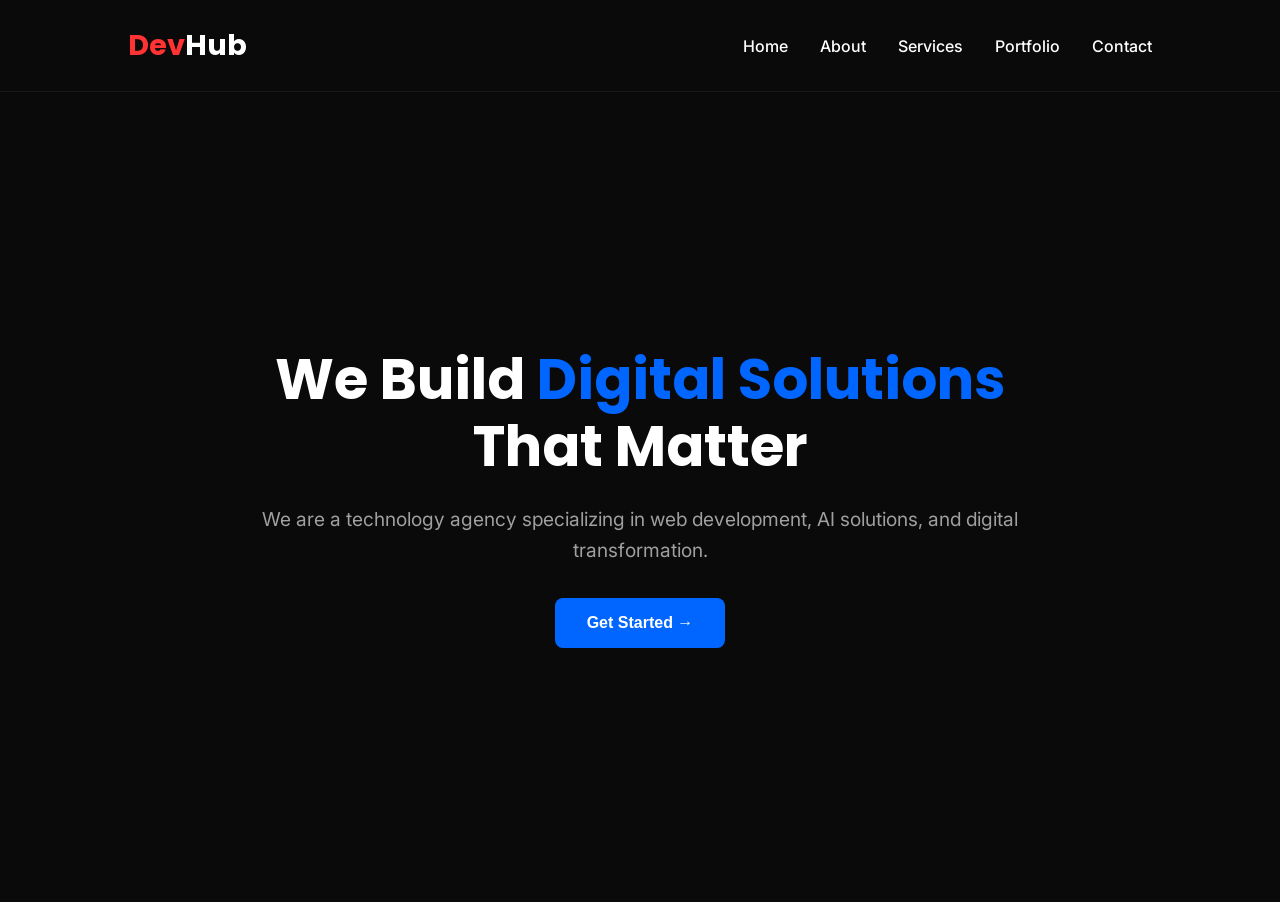
==== index.html @ 685c1181 "day 2 - navbar and hero section added with dark theme" ====
<!DOCTYPE html>
<html lang="en">
<head>
    <meta charset="UTF-8">
    <meta name="viewport" content="width=device-width, initial-scale=1.0">
    <title>DevelopersHub | Tech Agency</title>
    <!-- CSS Link -->
    <link rel="stylesheet" href="style.css">
    <!-- Google Fonts -->
    <link href="https://fonts.googleapis.com/css2?family=Inter:wght@300;400;600;700&family=Poppins:wght@400;500;600;700&display=swap" rel="stylesheet">
</head>
<body>

    <!-- Navbar Start -->
    <nav>
        <div class="logo">
            <span class="logo-red">Dev</span><span class="logo-black">Hub</span>
        </div>
        <ul class="nav-links">
            <li><a href="#">Home</a></li>
            <li><a href="#">About</a></li>
            <li><a href="#">Services</a></li>
            <li><a href="#">Portfolio</a></li>
            <li><a href="#">Contact</a></li>
        </ul>
    </nav>
    <!-- Navbar End -->

    <!-- Hero Section Start -->
    <section class="hero">
        <div class="hero-content">
            <h1>We Build <span class="highlight">Digital Solutions</span> That Matter</h1>
            <p>We are a technology agency specializing in web development, AI solutions, and digital transformation.</p>
            <button class="btn">Get Started →</button>
        </div>
    </section>
    <!-- Hero Section End -->

</body>
</html>
---- style.css ----
/* Reset CSS */
* {
    margin: 0;
    padding: 0;
    box-sizing: border-box;
}

/* Body - Dark Theme */
body {
    background-color: #0a0a0a;
    font-family: 'Inter', sans-serif;
    color: #ffffff;
}

/* ========== NAVBAR ========== */
nav {
    display: flex;
    justify-content: space-between;
    align-items: center;
    padding: 1.5rem 10%;
    background-color: #0a0a0a;
    border-bottom: 1px solid #1a1a1a;
}

/* Logo Styling */
.logo {
    font-size: 1.8rem;
    font-weight: 700;
    font-family: 'Poppins', sans-serif;
}

.logo-red {
    color: #ff3333;
}

.logo-black {
    color: #ffffff;
}

/* Nav Links */
.nav-links {
    display: flex;
    list-style: none;
    gap: 2rem;
}

.nav-links a {
    color: #ffffff;
    text-decoration: none;
    font-size: 1rem;
    font-weight: 500;
    transition: color 0.3s ease;
}

.nav-links a:hover {
    color: #0066ff;
}

/*  HERO SECTION  */
.hero {
    min-height: 90vh;
    display: flex;
    align-items: center;
    justify-content: center;
    text-align: center;
    padding: 0 1rem;
}

.hero-content {
    max-width: 800px;
}

.hero-content h1 {
    font-size: 3.5rem;
    font-weight: 700;
    font-family: 'Poppins', sans-serif;
    margin-bottom: 1.5rem;
    line-height: 1.2;
}

.highlight {
    color: #0066ff;
}

.hero-content p {
    font-size: 1.2rem;
    color: #a0a0a0;
    margin-bottom: 2rem;
    line-height: 1.6;
}

/* Button Styling */
.btn {
    background-color: #0066ff;
    color: #ffffff;
    border: none;
    padding: 1rem 2rem;
    font-size: 1rem;
    font-weight: 600;
    border-radius: 8px;
    cursor: pointer;
    transition: all 0.3s ease;
}

.btn:hover {
    background-color: #0052cc;
    transform: translateY(-2px);
}
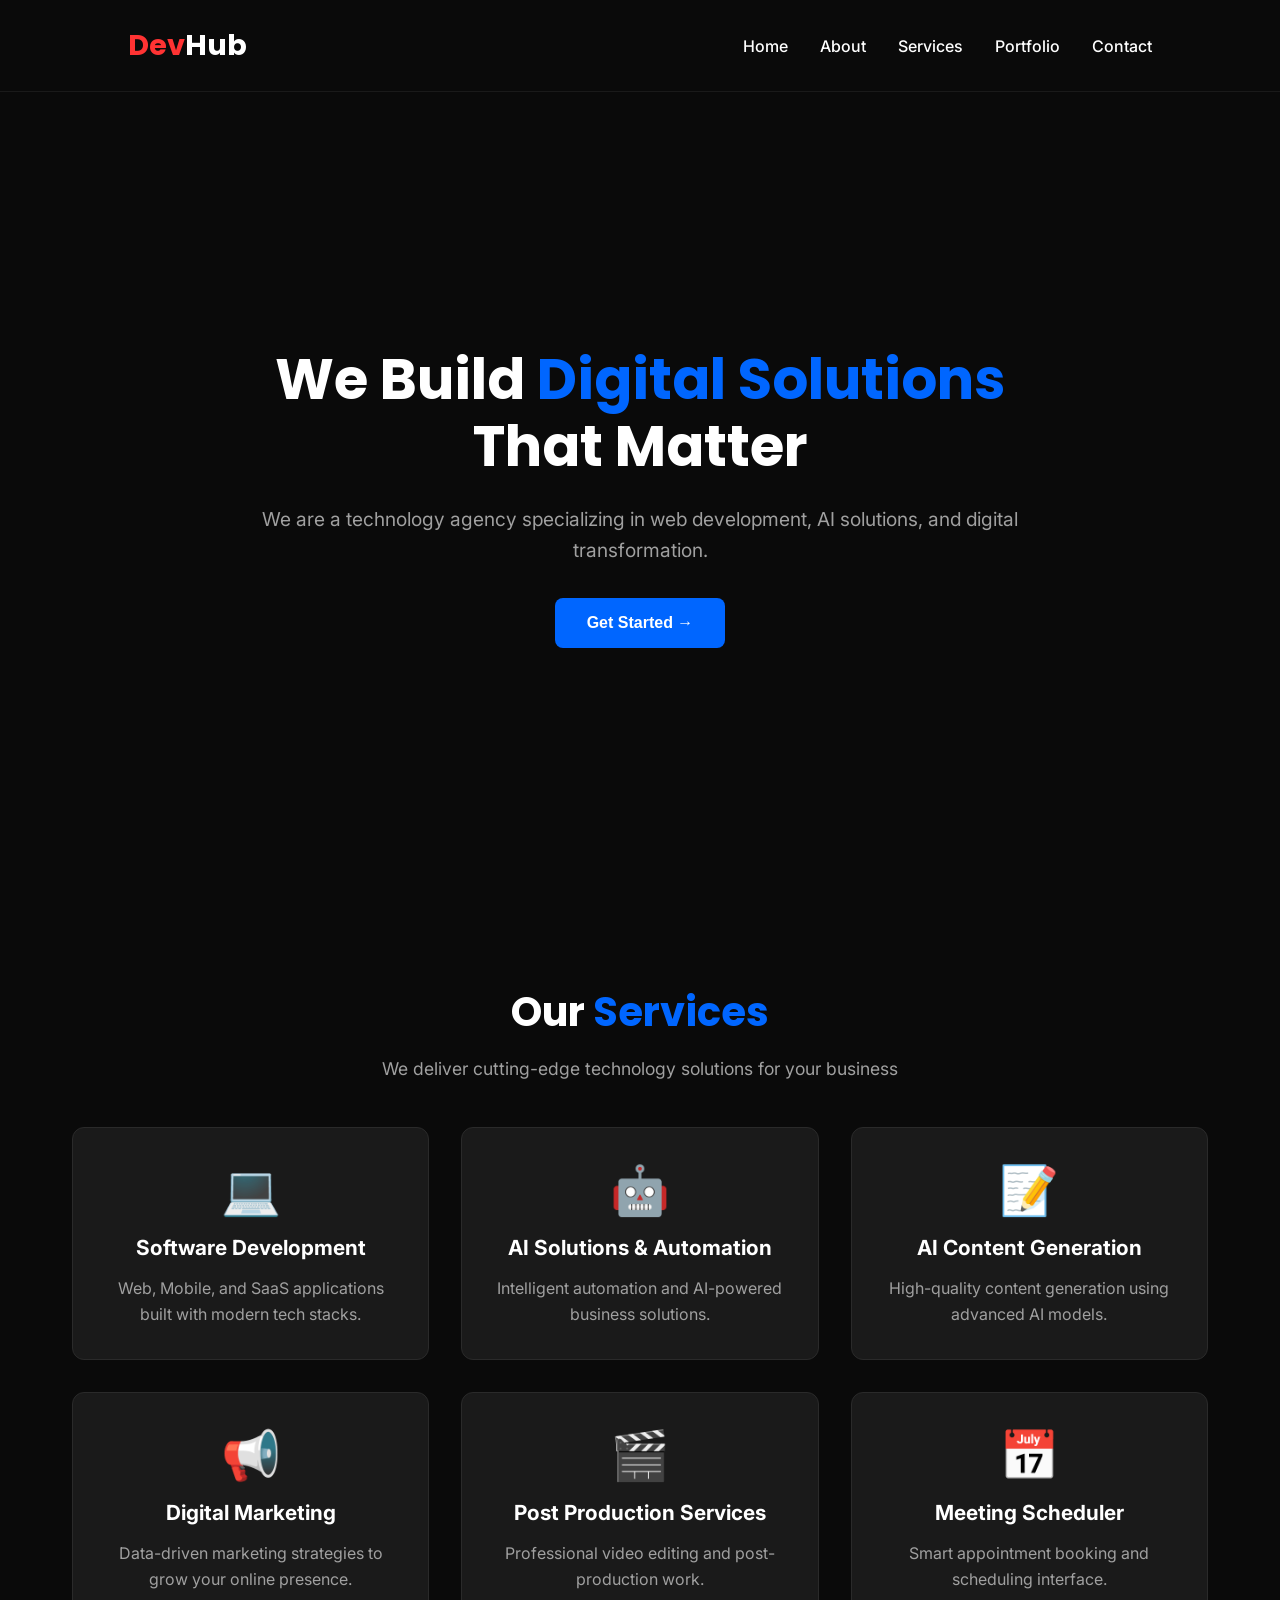
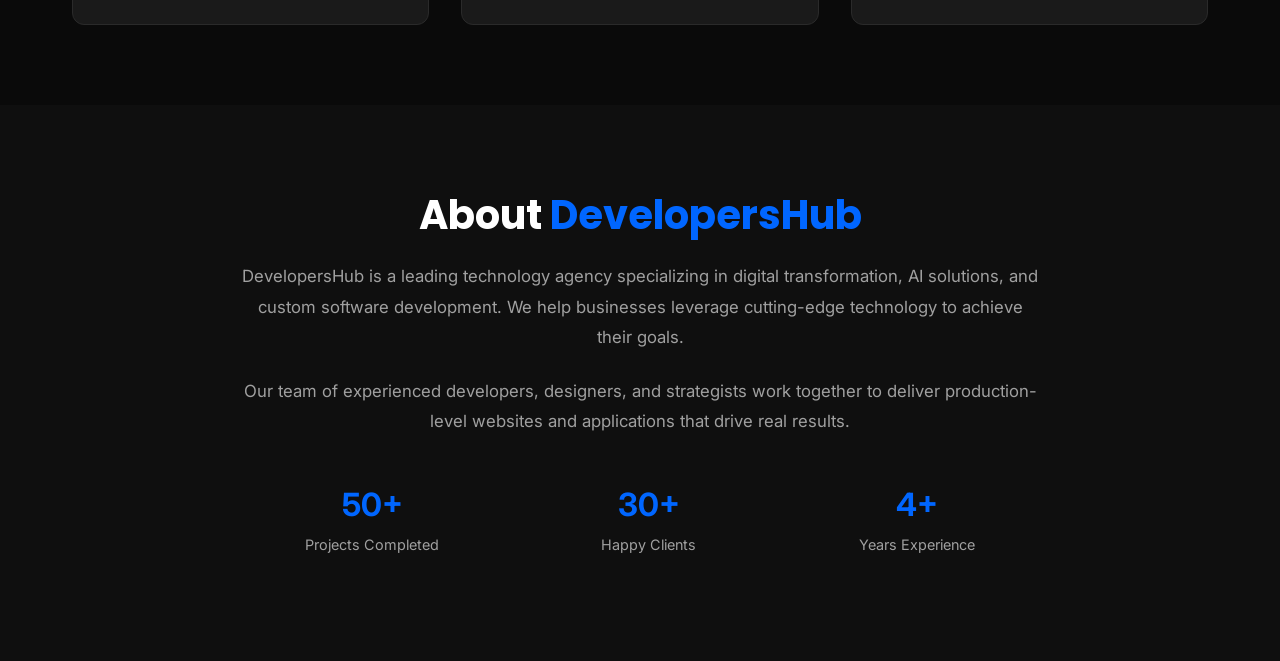
==== commit c3997279: "day 3 - services section, about section and responsive navbar added" ====
--- a/index.html
+++ b/index.html
@@ -11,11 +11,19 @@
 </head>
 <body>
 
-    <!-- Navbar Start -->
+        <!-- Navbar Start -->
     <nav>
         <div class="logo">
             <span class="logo-red">Dev</span><span class="logo-black">Hub</span>
         </div>
+        
+        <!-- Hamburger Menu Button For Mobile -->
+        <div class="hamburger">
+            <span></span>
+            <span></span>
+            <span></span>
+        </div>
+        
         <ul class="nav-links">
             <li><a href="#">Home</a></li>
             <li><a href="#">About</a></li>
@@ -37,4 +45,86 @@
     <!-- Hero Section End -->
 
 </body>
-</html>+</html>
+
+    <!-- Services Section Start -->
+    <section class="services">
+        <div class="container">
+            <h2 class="section-title">Our <span class="highlight">Services</span></h2>
+            <p class="section-subtitle">We deliver cutting-edge technology solutions for your business</p>
+            
+            <div class="services-grid">
+                <!-- Service Card 1 -->
+                <div class="service-card">
+                    <div class="service-icon">💻</div>
+                    <h3>Software Development</h3>
+                    <p>Web, Mobile, and SaaS applications built with modern tech stacks.</p>
+                </div>
+                
+                <!-- Service Card 2 -->
+                <div class="service-card">
+                    <div class="service-icon">🤖</div>
+                    <h3>AI Solutions & Automation</h3>
+                    <p>Intelligent automation and AI-powered business solutions.</p>
+                </div>
+                
+                <!-- Service Card 3 -->
+                <div class="service-card">
+                    <div class="service-icon">📝</div>
+                    <h3>AI Content Generation</h3>
+                    <p>High-quality content generation using advanced AI models.</p>
+                </div>
+                
+                <!-- Service Card 4 -->
+                <div class="service-card">
+                    <div class="service-icon">📢</div>
+                    <h3>Digital Marketing</h3>
+                    <p>Data-driven marketing strategies to grow your online presence.</p>
+                </div>
+                
+                <!-- Service Card 5 -->
+                <div class="service-card">
+                    <div class="service-icon">🎬</div>
+                    <h3>Post Production Services</h3>
+                    <p>Professional video editing and post-production work.</p>
+                </div>
+                
+                <!-- Service Card 6 -->
+                <div class="service-card">
+                    <div class="service-icon">📅</div>
+                    <h3>Meeting Scheduler</h3>
+                    <p>Smart appointment booking and scheduling interface.</p>
+                </div>
+            </div>
+        </div>
+    </section>
+    <!-- Services Section End -->
+
+        <!-- About Section Start -->
+    <section class="about">
+        <div class="container">
+            <div class="about-content">
+                <div class="about-text">
+                    <h2 class="section-title">About <span class="highlight">DevelopersHub</span></h2>
+                    <p>DevelopersHub is a leading technology agency specializing in digital transformation, AI solutions, and custom software development. We help businesses leverage cutting-edge technology to achieve their goals.</p>
+                    <p>Our team of experienced developers, designers, and strategists work together to deliver production-level websites and applications that drive real results.</p>
+                    <div class="about-stats">
+                        <div class="stat">
+                            <h3>50+</h3>
+                            <p>Projects Completed</p>
+                        </div>
+                        <div class="stat">
+                            <h3>30+</h3>
+                            <p>Happy Clients</p>
+                        </div>
+                        <div class="stat">
+                            <h3>4+</h3>
+                            <p>Years Experience</p>
+                        </div>
+                    </div>
+                </div>
+            </div>
+        </div>
+    </section>
+    <!-- About Section End -->
+
--- a/style.css
+++ b/style.css
@@ -105,4 +105,169 @@
 .btn:hover {
     background-color: #0052cc;
     transform: translateY(-2px);
+}
+
+/* ========== CONTAINER ========== */
+.container {
+    max-width: 1200px;
+    margin: 0 auto;
+    padding: 0 2rem;
+}
+
+/* ========== SECTION TITLES ========== */
+.section-title {
+    font-size: 2.5rem;
+    text-align: center;
+    margin-bottom: 1rem;
+    font-family: 'Poppins', sans-serif;
+}
+
+.section-subtitle {
+    text-align: center;
+    color: #a0a0a0;
+    margin-bottom: 3rem;
+    font-size: 1.1rem;
+}
+
+/* ========== SERVICES SECTION ========== */
+.services {
+    padding: 5rem 0;
+    background-color: #0a0a0a;
+}
+
+.services-grid {
+    display: grid;
+    grid-template-columns: repeat(auto-fit, minmax(300px, 1fr));
+    gap: 2rem;
+}
+
+.service-card {
+    background-color: #1a1a1a;
+    padding: 2rem;
+    border-radius: 12px;
+    text-align: center;
+    transition: transform 0.3s ease, box-shadow 0.3s ease;
+    border: 1px solid #2a2a2a;
+}
+
+.service-card:hover {
+    transform: translateY(-5px);
+    box-shadow: 0 10px 30px rgba(0, 102, 255, 0.1);
+    border-color: #0066ff;
+}
+
+.service-icon {
+    font-size: 3rem;
+    margin-bottom: 1rem;
+}
+
+.service-card h3 {
+    font-size: 1.3rem;
+    margin-bottom: 1rem;
+    color: #ffffff;
+}
+
+.service-card p {
+    color: #a0a0a0;
+    line-height: 1.6;
+}
+
+/* ========== ABOUT SECTION ========== */
+.about {
+    padding: 5rem 0;
+    background-color: #0f0f0f;
+}
+
+.about-content {
+    max-width: 800px;
+    margin: 0 auto;
+    text-align: center;
+}
+
+.about-text p {
+    color: #a0a0a0;
+    line-height: 1.8;
+    margin-bottom: 1.5rem;
+    font-size: 1.05rem;
+}
+
+.about-stats {
+    display: flex;
+    justify-content: space-around;
+    margin-top: 3rem;
+    flex-wrap: wrap;
+    gap: 2rem;
+}
+
+.stat h3 {
+    font-size: 2rem;
+    color: #0066ff;
+    margin-bottom: 0.5rem;
+}
+
+.stat p {
+    color: #a0a0a0;
+    font-size: 0.9rem;
+}
+
+/* ========== HAMBURGER MENU (Mobile) ========== */
+.hamburger {
+    display: none;
+    flex-direction: column;
+    cursor: pointer;
+}
+
+.hamburger span {
+    width: 25px;
+    height: 3px;
+    background-color: #ffffff;
+    margin: 3px 0;
+    transition: 0.3s;
+}
+
+/* Mobile View (Jab screen 768px se chhoti ho) */
+@media (max-width: 768px) {
+    .hamburger {
+        display: flex;
+    }
+    
+    .nav-links {
+        position: fixed;
+        top: 70px;
+        left: -100%;
+        width: 100%;
+        height: calc(100vh - 70px);
+        background-color: #0a0a0a;
+        flex-direction: column;
+        align-items: center;
+        justify-content: center;
+        gap: 2rem;
+        transition: left 0.3s ease;
+        z-index: 100;
+    }
+    
+    .nav-links.active {
+        left: 0;
+    }
+    
+    .nav-links li a {
+        font-size: 1.2rem;
+    }
+    
+    .hero-content h1 {
+        font-size: 2rem;
+    }
+    
+    .section-title {
+        font-size: 1.8rem;
+    }
+    
+    .services-grid {
+        grid-template-columns: 1fr;
+    }
+    
+    .about-stats {
+        flex-direction: column;
+        gap: 1rem;
+    }
 }
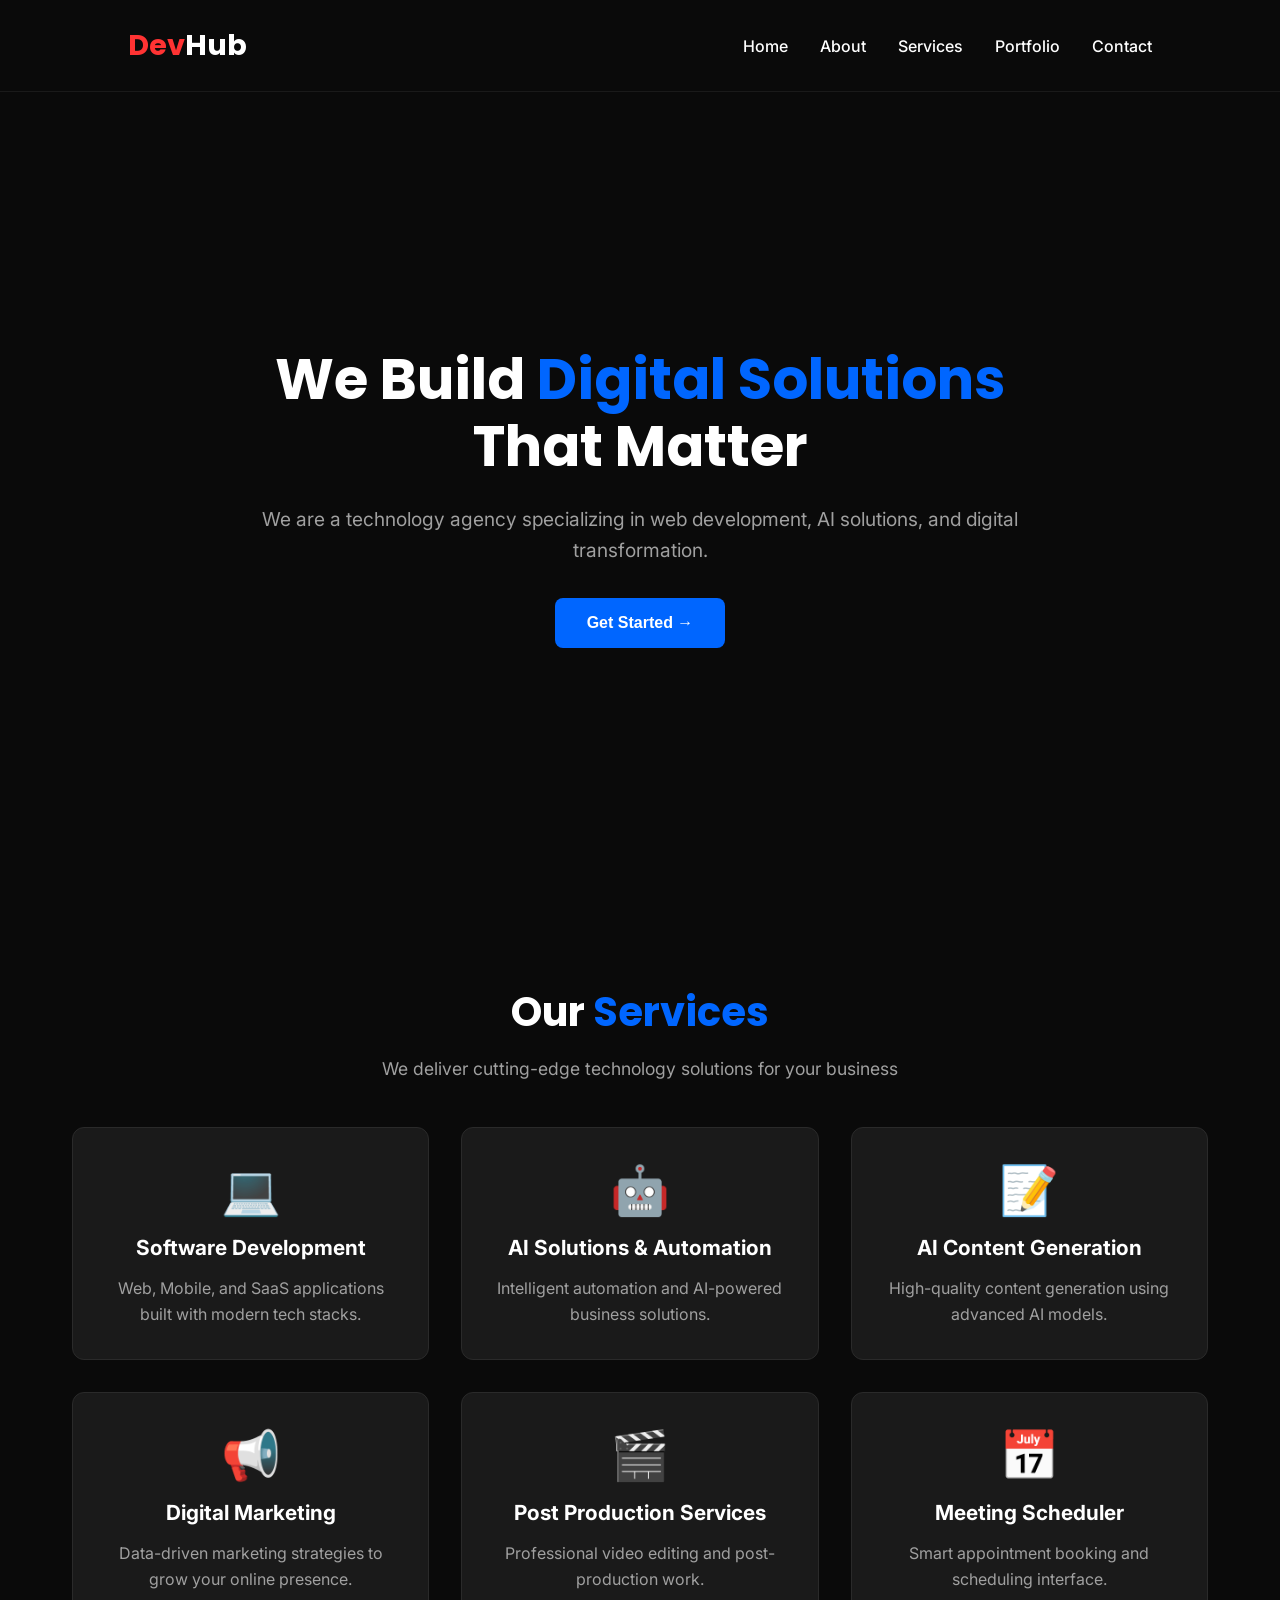
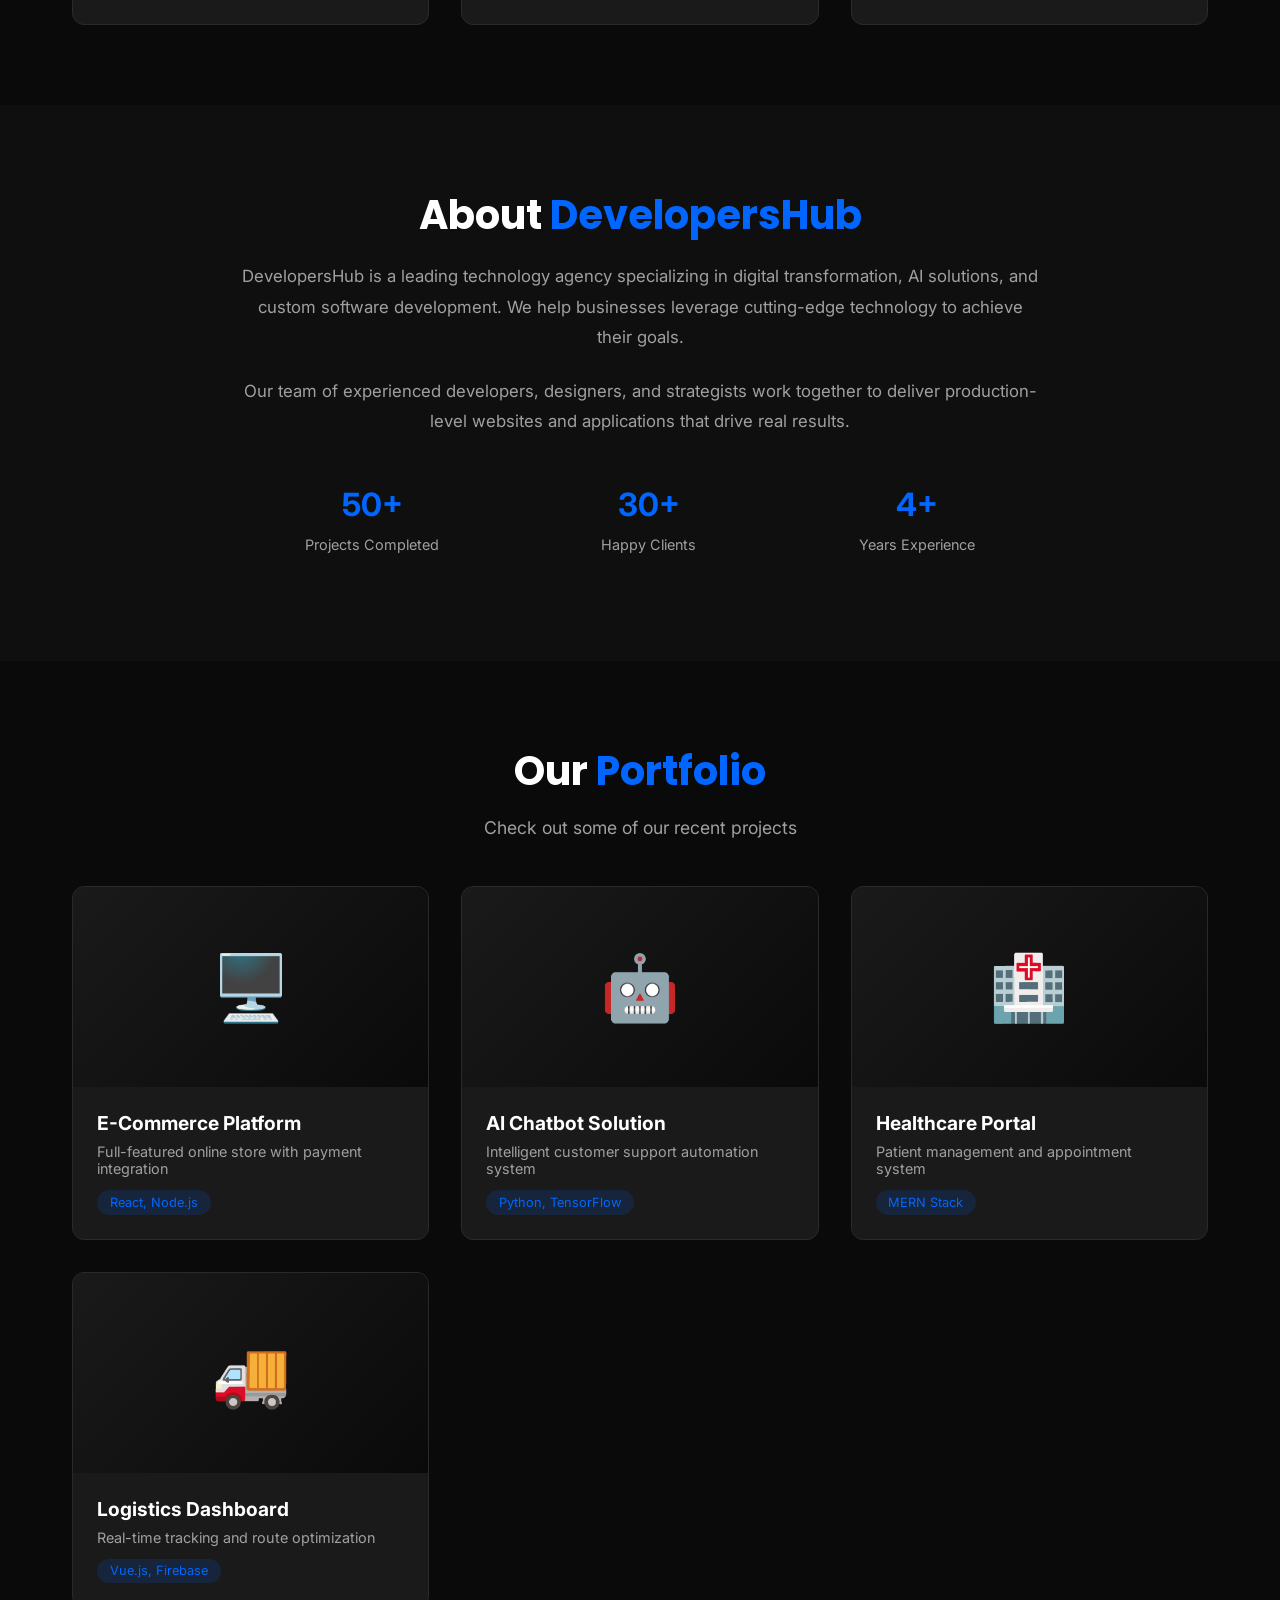
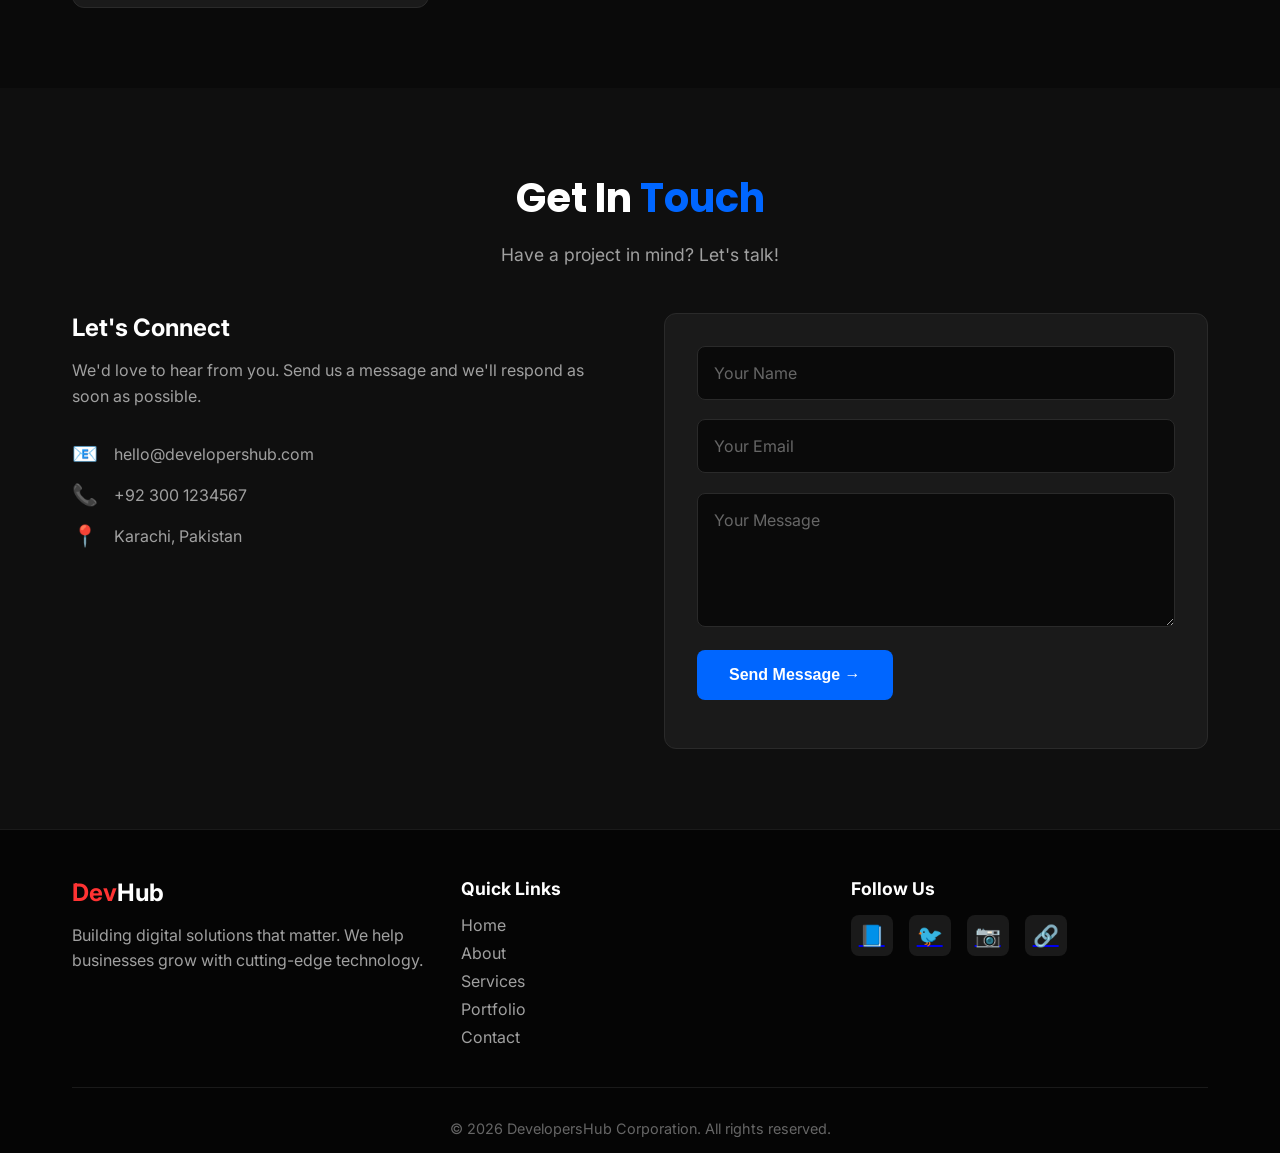
==== commit 16e7b62e: "day 4 - portfolio section, contact form with validation, and footer added" ====
--- a/index.html
+++ b/index.html
@@ -128,3 +128,142 @@
     </section>
     <!-- About Section End -->
 
+    <!-- Portfolio Section Start -->
+    <section class="portfolio">
+        <div class="container">
+            <h2 class="section-title">Our <span class="highlight">Portfolio</span></h2>
+            <p class="section-subtitle">Check out some of our recent projects</p>
+            
+            <div class="portfolio-grid">
+                <!-- Project 1 -->
+                <div class="portfolio-card">
+                    <div class="portfolio-image">
+                        <div class="image-placeholder">🖥️</div>
+                    </div>
+                    <div class="portfolio-info">
+                        <h3>E-Commerce Platform</h3>
+                        <p>Full-featured online store with payment integration</p>
+                        <span class="project-tag">React, Node.js</span>
+                    </div>
+                </div>
+                
+                <!-- Project 2 -->
+                <div class="portfolio-card">
+                    <div class="portfolio-image">
+                        <div class="image-placeholder">🤖</div>
+                    </div>
+                    <div class="portfolio-info">
+                        <h3>AI Chatbot Solution</h3>
+                        <p>Intelligent customer support automation system</p>
+                        <span class="project-tag">Python, TensorFlow</span>
+                    </div>
+                </div>
+                
+                <!-- Project 3 -->
+                <div class="portfolio-card">
+                    <div class="portfolio-image">
+                        <div class="image-placeholder">🏥</div>
+                    </div>
+                    <div class="portfolio-info">
+                        <h3>Healthcare Portal</h3>
+                        <p>Patient management and appointment system</p>
+                        <span class="project-tag">MERN Stack</span>
+                    </div>
+                </div>
+                
+                <!-- Project 4 -->
+                <div class="portfolio-card">
+                    <div class="portfolio-image">
+                        <div class="image-placeholder">🚚</div>
+                    </div>
+                    <div class="portfolio-info">
+                        <h3>Logistics Dashboard</h3>
+                        <p>Real-time tracking and route optimization</p>
+                        <span class="project-tag">Vue.js, Firebase</span>
+                    </div>
+                </div>
+            </div>
+        </div>
+    </section>
+    <!-- Portfolio Section End -->
+
+        <!-- Contact Section Start -->
+    <section class="contact">
+        <div class="container">
+            <h2 class="section-title">Get In <span class="highlight">Touch</span></h2>
+            <p class="section-subtitle">Have a project in mind? Let's talk!</p>
+            
+            <div class="contact-wrapper">
+                <div class="contact-info">
+                    <h3>Let's Connect</h3>
+                    <p>We'd love to hear from you. Send us a message and we'll respond as soon as possible.</p>
+                    <div class="info-item">
+                        <span class="info-icon">📧</span>
+                        <span>hello@developershub.com</span>
+                    </div>
+                    <div class="info-item">
+                        <span class="info-icon">📞</span>
+                        <span>+92 300 1234567</span>
+                    </div>
+                    <div class="info-item">
+                        <span class="info-icon">📍</span>
+                        <span>Karachi, Pakistan</span>
+                    </div>
+                </div>
+                
+                <form class="contact-form" id="contactForm">
+                    <div class="form-group">
+                        <input type="text" id="name" placeholder="Your Name" required>
+                    </div>
+                    <div class="form-group">
+                        <input type="email" id="email" placeholder="Your Email" required>
+                    </div>
+                    <div class="form-group">
+                        <textarea id="message" rows="5" placeholder="Your Message" required></textarea>
+                    </div>
+                    <button type="submit" class="btn">Send Message →</button>
+                    <p id="formMessage" class="form-message"></p>
+                </form>
+            </div>
+        </div>
+    </section>
+    <!-- Contact Section End -->
+
+        <!-- Footer Start -->
+    <footer>
+        <div class="container">
+            <div class="footer-content">
+                <div class="footer-section">
+                    <h3><span class="logo-red">Dev</span><span class="logo-black">Hub</span></h3>
+                    <p>Building digital solutions that matter. We help businesses grow with cutting-edge technology.</p>
+                </div>
+                
+                <div class="footer-section">
+                    <h4>Quick Links</h4>
+                    <ul>
+                        <li><a href="#">Home</a></li>
+                        <li><a href="#">About</a></li>
+                        <li><a href="#">Services</a></li>
+                        <li><a href="#">Portfolio</a></li>
+                        <li><a href="#">Contact</a></li>
+                    </ul>
+                </div>
+                
+                <div class="footer-section">
+                    <h4>Follow Us</h4>
+                    <div class="social-links">
+                        <a href="#" class="social-icon">📘</a>
+                        <a href="#" class="social-icon">🐦</a>
+                        <a href="#" class="social-icon">📷</a>
+                        <a href="#" class="social-icon">🔗</a>
+                    </div>
+                </div>
+            </div>
+            <div class="footer-bottom">
+                <p>&copy; 2026 DevelopersHub Corporation. All rights reserved.</p>
+            </div>
+        </div>
+    </footer>
+    <!-- Footer End -->
+
+    
--- a/style.css
+++ b/style.css
@@ -12,7 +12,7 @@
     color: #ffffff;
 }
 
-/* ========== NAVBAR ========== */
+/*  NAVBAR  */
 nav {
     display: flex;
     justify-content: space-between;
@@ -107,14 +107,14 @@
     transform: translateY(-2px);
 }
 
-/* ========== CONTAINER ========== */
+/*  CONTAINER  */
 .container {
     max-width: 1200px;
     margin: 0 auto;
     padding: 0 2rem;
 }
 
-/* ========== SECTION TITLES ========== */
+/*  SECTION TITLES  */
 .section-title {
     font-size: 2.5rem;
     text-align: center;
@@ -129,7 +129,7 @@
     font-size: 1.1rem;
 }
 
-/* ========== SERVICES SECTION ========== */
+/*  SERVICES SECTION  */
 .services {
     padding: 5rem 0;
     background-color: #0a0a0a;
@@ -172,7 +172,7 @@
     line-height: 1.6;
 }
 
-/* ========== ABOUT SECTION ========== */
+/*  ABOUT SECTION  */
 .about {
     padding: 5rem 0;
     background-color: #0f0f0f;
@@ -210,7 +210,7 @@
     font-size: 0.9rem;
 }
 
-/* ========== HAMBURGER MENU (Mobile) ========== */
+/*  HAMBURGER MENU (Mobile)  */
 .hamburger {
     display: none;
     flex-direction: column;
@@ -225,7 +225,7 @@
     transition: 0.3s;
 }
 
-/* Mobile View (Jab screen 768px se chhoti ho) */
+/* Mobile View when screen smaller than 768px */
 @media (max-width: 768px) {
     .hamburger {
         display: flex;
@@ -270,4 +270,230 @@
         flex-direction: column;
         gap: 1rem;
     }
-}+}
+
+/*  PORTFOLIO SECTION  */
+.portfolio {
+    padding: 5rem 0;
+    background-color: #0a0a0a;
+}
+
+.portfolio-grid {
+    display: grid;
+    grid-template-columns: repeat(auto-fit, minmax(280px, 1fr));
+    gap: 2rem;
+}
+
+.portfolio-card {
+    background-color: #1a1a1a;
+    border-radius: 12px;
+    overflow: hidden;
+    transition: transform 0.3s ease, box-shadow 0.3s ease;
+    border: 1px solid #2a2a2a;
+}
+
+.portfolio-card:hover {
+    transform: translateY(-5px);
+    box-shadow: 0 10px 30px rgba(0, 102, 255, 0.15);
+    border-color: #0066ff;
+}
+
+.portfolio-image {
+    height: 200px;
+    background: linear-gradient(135deg, #1a1a1a, #0a0a0a);
+    display: flex;
+    align-items: center;
+    justify-content: center;
+}
+
+.image-placeholder {
+    font-size: 4rem;
+}
+
+.portfolio-info {
+    padding: 1.5rem;
+}
+
+.portfolio-info h3 {
+    font-size: 1.2rem;
+    margin-bottom: 0.5rem;
+    color: #ffffff;
+}
+
+.portfolio-info p {
+    color: #a0a0a0;
+    font-size: 0.9rem;
+    margin-bottom: 0.8rem;
+}
+
+.project-tag {
+    display: inline-block;
+    background-color: rgba(0, 102, 255, 0.15);
+    color: #0066ff;
+    padding: 0.3rem 0.8rem;
+    border-radius: 20px;
+    font-size: 0.8rem;
+}
+
+/*  CONTACT SECTION  */
+.contact {
+    padding: 5rem 0;
+    background-color: #0f0f0f;
+}
+
+.contact-wrapper {
+    display: grid;
+    grid-template-columns: 1fr 1fr;
+    gap: 3rem;
+    margin-top: 2rem;
+}
+
+.contact-info h3 {
+    font-size: 1.5rem;
+    margin-bottom: 1rem;
+    color: #ffffff;
+}
+
+.contact-info p {
+    color: #a0a0a0;
+    margin-bottom: 2rem;
+    line-height: 1.6;
+}
+
+.info-item {
+    display: flex;
+    align-items: center;
+    gap: 1rem;
+    margin-bottom: 1rem;
+    color: #a0a0a0;
+}
+
+.info-icon {
+    font-size: 1.3rem;
+}
+
+.contact-form {
+    background-color: #1a1a1a;
+    padding: 2rem;
+    border-radius: 12px;
+    border: 1px solid #2a2a2a;
+}
+
+.form-group {
+    margin-bottom: 1.2rem;
+}
+
+.form-group input,
+.form-group textarea {
+    width: 100%;
+    padding: 1rem;
+    background-color: #0a0a0a;
+    border: 1px solid #2a2a2a;
+    border-radius: 8px;
+    color: #ffffff;
+    font-family: 'Inter', sans-serif;
+    font-size: 1rem;
+}
+
+.form-group input:focus,
+.form-group textarea:focus {
+    outline: none;
+    border-color: #0066ff;
+}
+
+.form-group input::placeholder,
+.form-group textarea::placeholder {
+    color: #666666;
+}
+
+.form-message {
+    margin-top: 1rem;
+    text-align: center;
+    font-size: 0.9rem;
+}
+
+.form-message.success {
+    color: #00ff66;
+}
+
+.form-message.error {
+    color: #ff3333;
+}
+
+/*  FOOTER  */
+footer {
+    background-color: #050505;
+    padding: 3rem 0 1rem;
+    border-top: 1px solid #1a1a1a;
+}
+
+.footer-content {
+    display: grid;
+    grid-template-columns: repeat(auto-fit, minmax(250px, 1fr));
+    gap: 2rem;
+    margin-bottom: 2rem;
+}
+
+.footer-section h3 {
+    font-size: 1.5rem;
+    margin-bottom: 1rem;
+}
+
+.footer-section h4 {
+    font-size: 1.1rem;
+    margin-bottom: 1rem;
+    color: #ffffff;
+}
+
+.footer-section p {
+    color: #a0a0a0;
+    line-height: 1.6;
+}
+
+.footer-section ul {
+    list-style: none;
+}
+
+.footer-section ul li {
+    margin-bottom: 0.5rem;
+}
+
+.footer-section ul li a {
+    color: #a0a0a0;
+    text-decoration: none;
+    transition: color 0.3s ease;
+}
+
+.footer-section ul li a:hover {
+    color: #0066ff;
+}
+
+.social-links {
+    display: flex;
+    gap: 1rem;
+}
+
+.social-icon {
+    display: inline-block;
+    padding: 0.5rem;
+    background-color: #1a1a1a;
+    border-radius: 8px;
+    font-size: 1.3rem;
+    transition: all 0.3s ease;
+}
+
+.social-icon:hover {
+    background-color: #0066ff;
+    transform: translateY(-3px);
+}
+
+.footer-bottom {
+    text-align: center;
+    padding-top: 2rem;
+    border-top: 1px solid #1a1a1a;
+}
+
+.footer-bottom p {
+    color: #666666;
+    font-size: 0.9rem;
+}
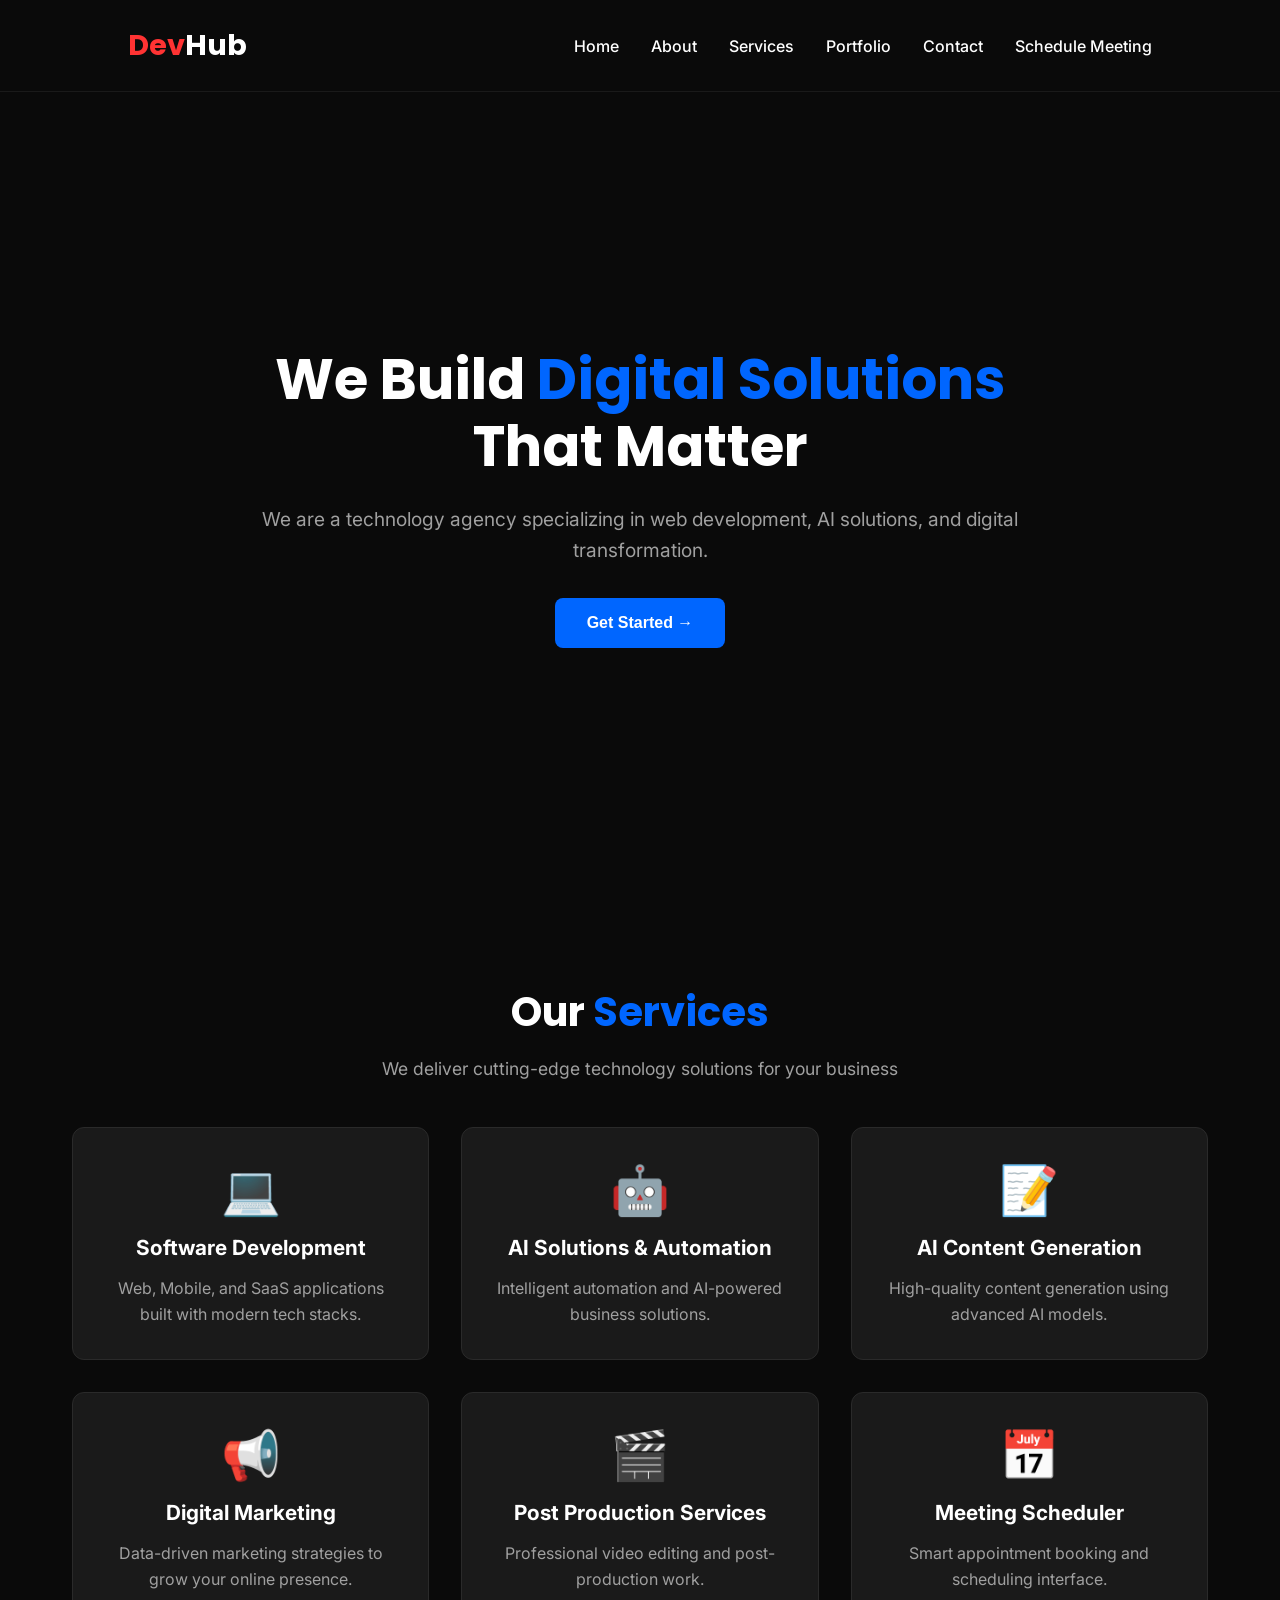
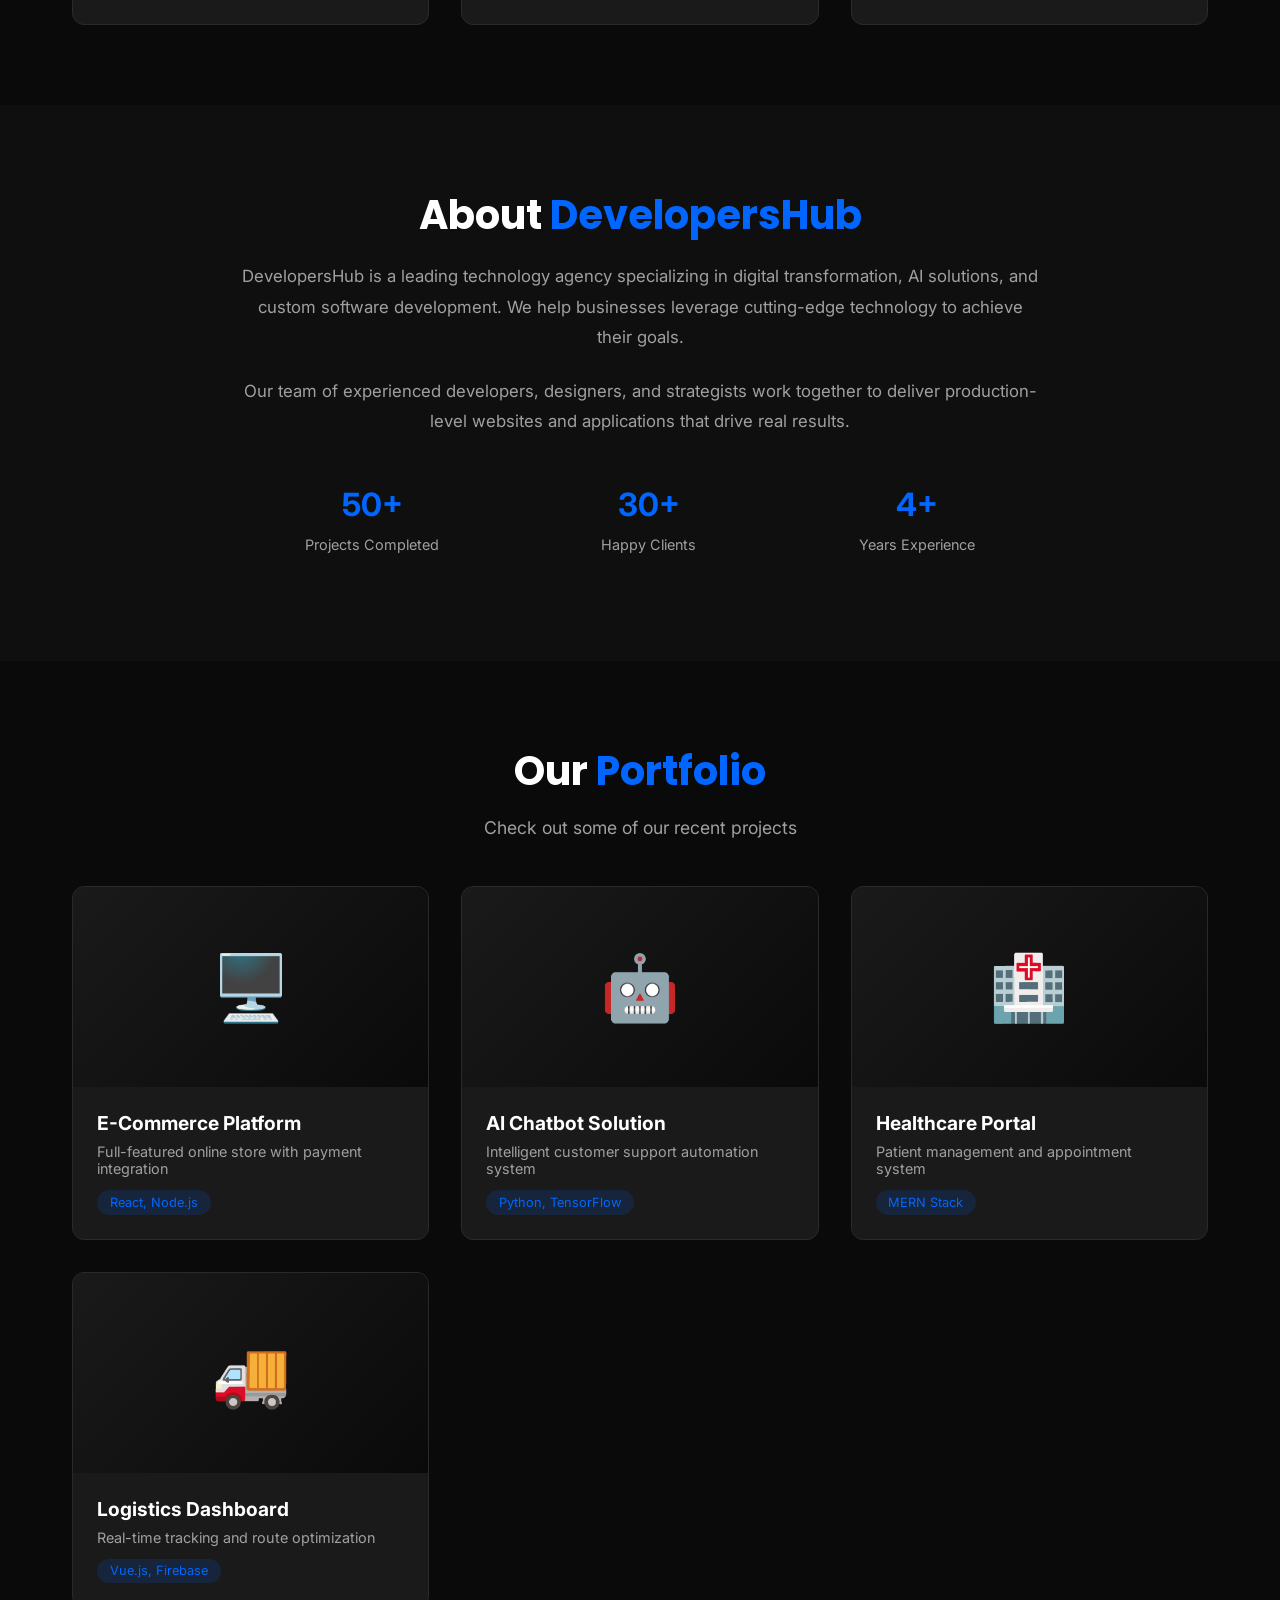
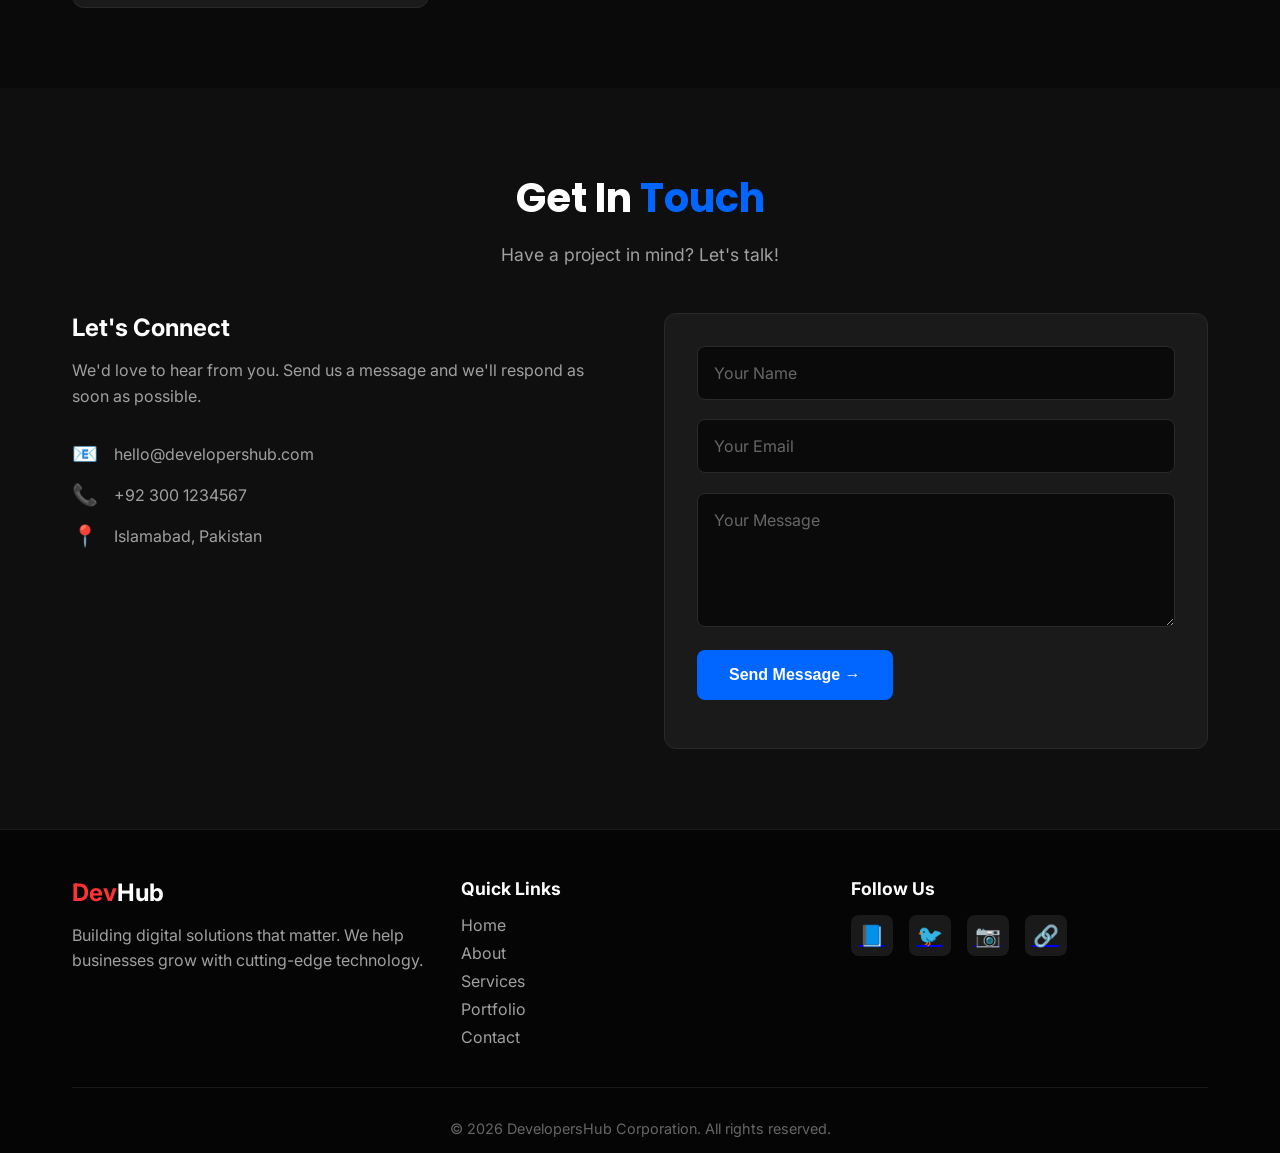
==== commit 8bebdbdd: "day 5 - meeting scheduler page with date picker, time slots and booking form" ====
--- a/index.html
+++ b/index.html
@@ -30,6 +30,7 @@
             <li><a href="#">Services</a></li>
             <li><a href="#">Portfolio</a></li>
             <li><a href="#">Contact</a></li>
+            <li><a href="meeting.html">Schedule Meeting</a></li>
         </ul>
     </nav>
     <!-- Navbar End -->
@@ -207,7 +208,7 @@
                     </div>
                     <div class="info-item">
                         <span class="info-icon">📍</span>
-                        <span>Karachi, Pakistan</span>
+                        <span>Islamabad, Pakistan</span>
                     </div>
                 </div>
                 
@@ -266,4 +267,3 @@
     </footer>
     <!-- Footer End -->
 
-    
--- a/style.css
+++ b/style.css
@@ -497,3 +497,129 @@
     color: #666666;
     font-size: 0.9rem;
 }
+
+/*  MEETING SCHEDULER PAGE  */
+.meeting-scheduler {
+    padding: 5rem 0;
+    background-color: #0a0a0a;
+    min-height: calc(100vh - 70px);
+}
+
+.scheduler-wrapper {
+    display: grid;
+    grid-template-columns: 1fr 1fr;
+    gap: 3rem;
+    margin-top: 2rem;
+}
+
+.scheduler-info h3 {
+    font-size: 1.8rem;
+    margin-bottom: 1rem;
+    color: #ffffff;
+}
+
+.scheduler-info p {
+    color: #a0a0a0;
+    margin-bottom: 2rem;
+    line-height: 1.6;
+}
+
+.info-box {
+    background-color: #1a1a1a;
+    padding: 1.5rem;
+    border-radius: 12px;
+    margin-bottom: 1.5rem;
+    border: 1px solid #2a2a2a;
+}
+
+.info-box h4 {
+    font-size: 1.1rem;
+    margin-bottom: 1rem;
+    color: #ffffff;
+}
+
+.info-box ul {
+    list-style: none;
+    padding-left: 0;
+}
+
+.info-box ul li {
+    color: #a0a0a0;
+    margin-bottom: 0.5rem;
+}
+
+.booking-form {
+    background-color: #1a1a1a;
+    padding: 2rem;
+    border-radius: 12px;
+    border: 1px solid #2a2a2a;
+}
+
+.booking-form label {
+    display: block;
+    margin-bottom: 0.5rem;
+    color: #a0a0a0;
+    font-size: 0.9rem;
+}
+
+.booking-form select {
+    width: 100%;
+    padding: 1rem;
+    background-color: #0a0a0a;
+    border: 1px solid #2a2a2a;
+    border-radius: 8px;
+    color: #ffffff;
+    font-family: 'Inter', sans-serif;
+    font-size: 1rem;
+}
+
+.booking-form select:focus {
+    outline: none;
+    border-color: #0066ff;
+}
+
+/* Time Slots */
+.time-slots {
+    display: grid;
+    grid-template-columns: repeat(3, 1fr);
+    gap: 0.8rem;
+    margin-top: 0.5rem;
+}
+
+.time-slot {
+    background-color: #0a0a0a;
+    border: 1px solid #2a2a2a;
+    padding: 0.8rem;
+    border-radius: 8px;
+    color: #ffffff;
+    cursor: pointer;
+    transition: all 0.3s ease;
+    font-size: 0.9rem;
+}
+
+.time-slot:hover {
+    border-color: #0066ff;
+    background-color: rgba(0, 102, 255, 0.1);
+}
+
+.time-slot.selected {
+    background-color: #0066ff;
+    border-color: #0066ff;
+    color: #ffffff;
+}
+
+/* Active Nav Link */
+.nav-links a.active {
+    color: #0066ff;
+}
+
+/* Responsive for Meeting Page */
+@media (max-width: 768px) {
+    .scheduler-wrapper {
+        grid-template-columns: 1fr;
+    }
+    
+    .time-slots {
+        grid-template-columns: repeat(2, 1fr);
+    }
+}
